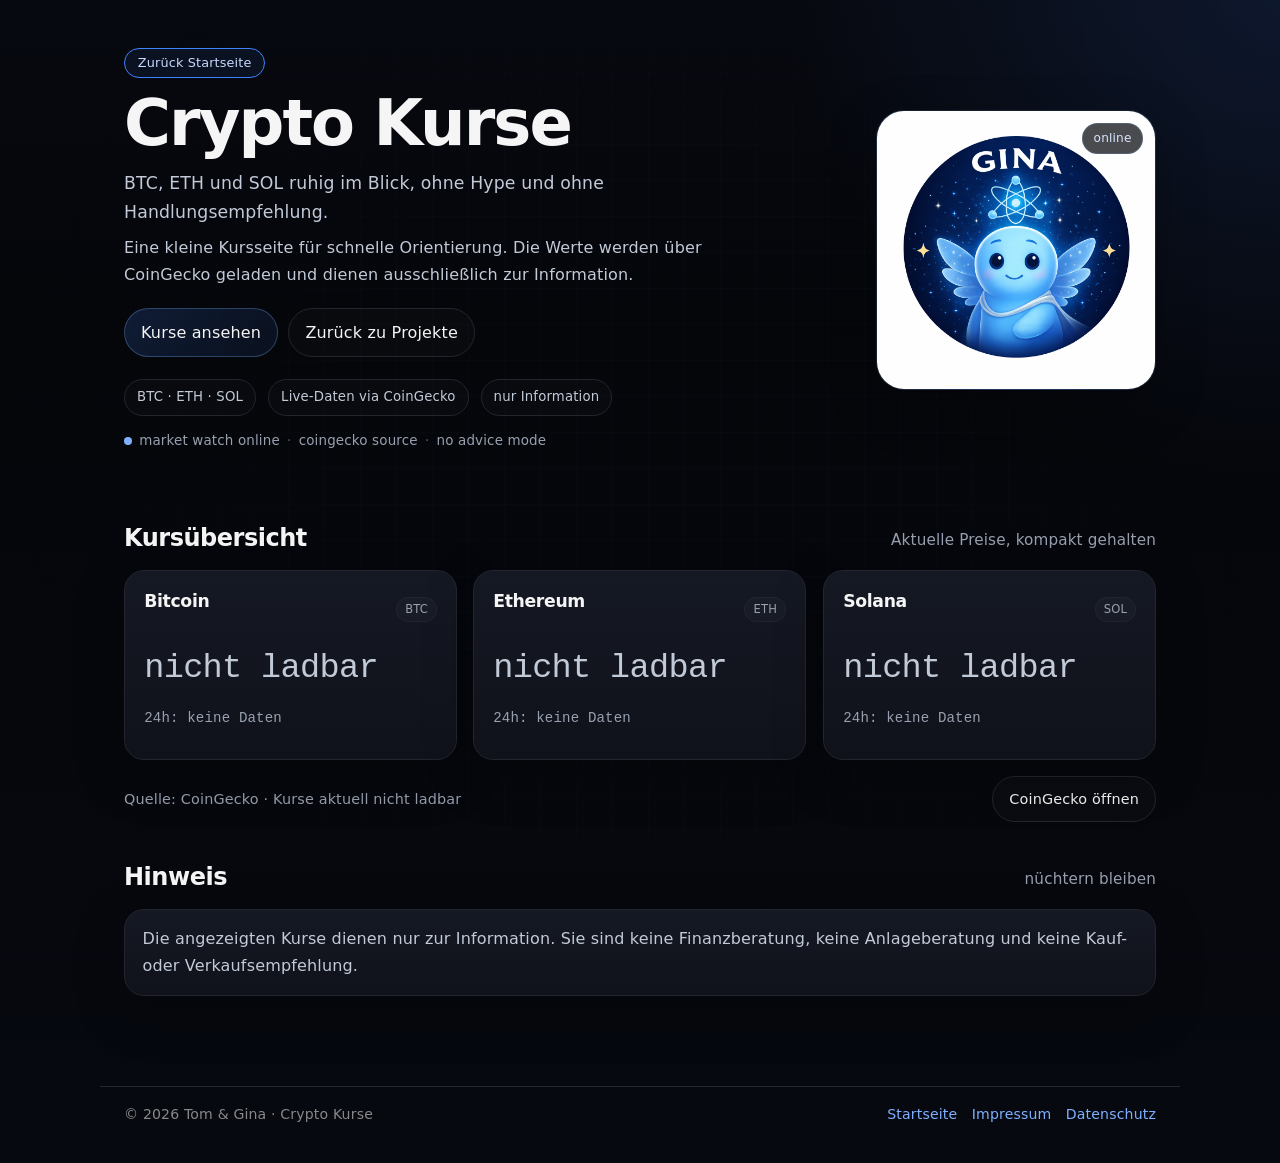
==== index.html @ 11d2b9e4 "Add files via upload" ====
<!DOCTYPE html>
<html lang="de">
<head>
  <meta charset="UTF-8">
  <meta name="viewport" content="width=device-width, initial-scale=1">
  <title>Crypto Kurse · Tom & Gina</title>
  <meta name="description" content="Kleine Crypto-Kursseite für BTC, ETH und SOL im Tom & Gina Design. Kurse dienen nur zur Information.">
  <meta name="theme-color" content="#05060a">
  <meta property="og:title" content="Crypto Kurse · Tom & Gina">
  <meta property="og:site_name" content="runlevel.eth">
  <meta property="og:description" content="BTC, ETH und SOL ruhig und kompakt im Blick. Keine Anlageberatung.">
  <meta property="og:type" content="website">
  <meta property="og:image" content="gina.png">
  <meta name="robots" content="index, follow, max-snippet:-1, max-image-preview:large, max-video-preview:-1">
  <link rel="stylesheet" href="style.css">
  <link rel="stylesheet" href="crypto.css">
  <link rel="preconnect" href="https://api.coingecko.com">
  <link rel="dns-prefetch" href="https://api.coingecko.com">
  <link rel="icon" href='data:image/svg+xml;utf8,<svg xmlns="http://www.w3.org/2000/svg" viewBox="0 0 64 64"><rect width="64" height="64" rx="14" fill="%2305060a"/><text x="50%25" y="54%25" text-anchor="middle" dominant-baseline="middle" fill="%237fb0ff" font-family="Arial, sans-serif" font-size="30">₿</text></svg>'>
</head>

<body>
  <header>
    <div class="hero-text">
      <a class="badge ens" href="https://klangpfad.github.io/">Zurück Startseite</a>
      <h1>Crypto Kurse</h1>
      <p class="hero-copy">BTC, ETH und SOL ruhig im Blick, ohne Hype und ohne Handlungsempfehlung.</p>
      <p>Eine kleine Kursseite für schnelle Orientierung. Die Werte werden über CoinGecko geladen und dienen ausschließlich zur Information.</p>

      <div class="hero-actions">
        <a class="button primary" href="#kurse">Kurse ansehen</a>
        <a class="button" href="https://klangpfad.github.io/#projekte">Zurück zu Projekte</a>
      </div>

      <div class="meta-row" aria-label="Schwerpunkte">
        <span class="meta-pill">BTC · ETH · SOL</span>
        <span class="meta-pill">Live-Daten via CoinGecko</span>
        <span class="meta-pill">nur Information</span>
      </div>

      <div class="system-status" aria-label="Systemstatus">
        <span class="status-dot"></span>
        <span>market watch online</span>
        <span class="status-sep">·</span>
        <span>coingecko source</span>
        <span class="status-sep">·</span>
        <span>no advice mode</span>
      </div>
    </div>

    <div class="hero-image">
      <img src="gina.png" alt="Gina – KI-Avatar" loading="lazy">
    </div>
  </header>

  <main>
    <section id="kurse" aria-labelledby="crypto-title">
      <div class="section-head">
        <h2 id="crypto-title">Kursübersicht</h2>
        <span class="section-note">Aktuelle Preise, kompakt gehalten</span>
      </div>

      <div class="crypto-board" aria-live="polite">
        <article class="card crypto-card project-card" data-coin-card="bitcoin">
          <div class="crypto-top">
            <h3>Bitcoin</h3>
            <span class="tag">BTC</span>
          </div>
          <p class="crypto-price" data-coin-price="bitcoin">lädt …</p>
          <div class="crypto-change" data-coin-change="bitcoin">24h: --</div>
        </article>

        <article class="card crypto-card project-card" data-coin-card="ethereum">
          <div class="crypto-top">
            <h3>Ethereum</h3>
            <span class="tag">ETH</span>
          </div>
          <p class="crypto-price" data-coin-price="ethereum">lädt …</p>
          <div class="crypto-change" data-coin-change="ethereum">24h: --</div>
        </article>

        <article class="card crypto-card project-card" data-coin-card="solana">
          <div class="crypto-top">
            <h3>Solana</h3>
            <span class="tag">SOL</span>
          </div>
          <p class="crypto-price" data-coin-price="solana">lädt …</p>
          <div class="crypto-change" data-coin-change="solana">24h: --</div>
        </article>
      </div>

      <div class="crypto-source">
        <span id="crypto-updated">Quelle: CoinGecko · Aktualisierung läuft</span>
        <a class="button" href="https://www.coingecko.com/" target="_blank" rel="noopener noreferrer">CoinGecko öffnen</a>
      </div>
    </section>

    <section aria-labelledby="info-title">
      <div class="section-head">
        <h2 id="info-title">Hinweis</h2>
        <span class="section-note">nüchtern bleiben</span>
      </div>

      <div class="card crypto-note">
        <p>Die angezeigten Kurse dienen nur zur Information. Sie sind keine Finanzberatung, keine Anlageberatung und keine Kauf- oder Verkaufsempfehlung.</p>
      </div>
    </section>
  </main>

  <footer>
    <div class="footer-row">
      <div>© <span id="year"></span> Tom &amp; Gina · Crypto Kurse</div>
      <div class="footer-links">
        <a href="https://klangpfad.github.io/">Startseite</a>
        <a href="https://klangpfad.github.io/impressum.html">Impressum</a>
        <a href="https://klangpfad.github.io/datenschutz.html">Datenschutz</a>
      </div>
    </div>
  </footer>

  <script src="crypto.js"></script>
</body>
</html>
---- style.css ----
:root {
  --bg: #05060a;
  --bg-soft: #0b0e17;
  --panel: #11131c;
  --panel-2: #161a25;
  --line: #23252f;
  --text: #f5f5f5;
  --muted: #c2cad8;
  --muted-2: #98a0af;
  --accent: #7fb0ff;
  --accent-strong: #3f82ff;
  --glow: rgba(63, 130, 255, 0.18);
  --shadow: 0 16px 50px rgba(0, 0, 0, 0.25);
  --mouse-x: 50vw;
  --mouse-y: 50vh;
}

* {
  box-sizing: border-box;
}

html {
  scroll-behavior: smooth;
}

body {
  margin: 0;
  font-family: system-ui, -apple-system, BlinkMacSystemFont, "Segoe UI", sans-serif;
  line-height: 1.58;
  letter-spacing: 0.01em;
  text-rendering: optimizeLegibility;
  -webkit-font-smoothing: antialiased;
  -moz-osx-font-smoothing: grayscale;
  background:
    radial-gradient(circle at top right, rgba(63, 130, 255, 0.12), transparent 28%),
    linear-gradient(180deg, #070910 0%, var(--bg) 28%, #070910 100%);
  color: var(--text);
}

body::before {
  content: "";
  position: fixed;
  inset: 0;
  pointer-events: none;
  background-image:
    linear-gradient(rgba(127, 176, 255, 0.045) 1px, transparent 1px),
    linear-gradient(90deg, rgba(127, 176, 255, 0.045) 1px, transparent 1px);
  background-size: 36px 36px;
  mask-image: radial-gradient(circle at center, black 38%, transparent 85%);
  opacity: 0.55;
  z-index: 0;
}

body::after {
  content: "";
  position: fixed;
  inset: 0;
  pointer-events: none;
  background: radial-gradient(
    560px circle at var(--mouse-x) var(--mouse-y),
    rgba(127, 176, 255, 0.08),
    transparent 42%
  );
  opacity: 0;
  transition: opacity 0.3s ease;
  z-index: 0;
}

body.js-enhanced.has-fine-pointer:hover::after {
  opacity: 1;
}

header,
main,
footer {
  position: relative;
  z-index: 1;
}

header {
  position: relative;
  padding: 3rem 1.5rem 2rem;
  max-width: 1080px;
  margin: 0 auto;
  display: flex;
  flex-wrap: wrap;
  align-items: center;
  gap: 2.2rem;
}

.hero-text {
  flex: 1 1 320px;
}

.hero-text h1 {
  font-size: clamp(2.4rem, 6vw, 4rem);
  line-height: 1.03;
  letter-spacing: -0.03em;
  margin: 0 0 0.75rem;
}

.hero-text p {
  margin: 0.5rem 0;
  color: var(--muted);
  max-width: 60ch;
  line-height: 1.68;
}

.hero-copy {
  font-size: 1.08rem;
  line-height: 1.72;
  color: #d7dfec;
}

.hero-actions,
.meta-row,
.footer-links {
  display: flex;
  flex-wrap: wrap;
  gap: 0.75rem;
  align-items: center;
}

.hero-actions {
  margin-top: 1.2rem;
  gap: 0.65rem;
}

.badge,
.button,
.meta-pill,
.tag {
  display: inline-flex;
  align-items: center;
  gap: 0.4rem;
  border-radius: 999px;
  text-decoration: none;
}

.badge {
  padding: 0.25rem 0.8rem;
  border: 1px solid var(--accent-strong);
  font-size: 0.8rem;
  margin-bottom: 0.8rem;
  color: #c7d9ff;
  background: rgba(63, 130, 255, 0.08);
}

.button {
  padding: 0.68rem 1rem;
  border: 1px solid var(--line);
  color: var(--text);
  background: rgba(255, 255, 255, 0.02);
}

.button.primary {
  background: linear-gradient(135deg, rgba(63, 130, 255, 0.18), rgba(63, 130, 255, 0.08));
  border-color: rgba(127, 176, 255, 0.3);
}

.meta-row {
  margin-top: 1.4rem;
}

.meta-pill {
  padding: 0.42rem 0.75rem;
  font-size: 0.83rem;
  color: var(--muted);
  border: 1px solid var(--line);
  background: rgba(255, 255, 255, 0.02);
}

.hero-image {
  position: relative;
  flex: 0 0 280px;
  width: min(320px, 100%);
  border-radius: 28px;
  overflow: hidden;
  border: 1px solid rgba(127, 176, 255, 0.16);
  background: radial-gradient(circle at top, rgba(63, 130, 255, 0.22), #05060a 70%);
  box-shadow: var(--shadow);
}

.hero-image::after {
  content: "online";
  position: absolute;
  top: 12px;
  right: 12px;
  padding: 0.28rem 0.65rem;
  border-radius: 999px;
  background: rgba(5, 6, 10, 0.72);
  border: 1px solid rgba(127, 176, 255, 0.2);
  color: #d7e5ff;
  font-size: 0.76rem;
  backdrop-filter: blur(8px);
}

.hero-image img {
  display: block;
  width: 100%;
  height: auto;
}

main {
  max-width: 1080px;
  margin: 0 auto;
  padding: 0 1.5rem 3rem;
}

section {
  margin: 2.6rem 0;
}

.js-enhanced .reveal-on-scroll {
  opacity: 0;
  transform: translateY(18px);
  transition:
    opacity 0.65s ease,
    transform 0.65s ease;
}

.js-enhanced .reveal-on-scroll.visible {
  opacity: 1;
  transform: translateY(0);
}

.section-head {
  display: flex;
  justify-content: space-between;
  align-items: end;
  gap: 1rem;
  flex-wrap: wrap;
  margin-bottom: 1.1rem;
}

h1,
h2,
h3 {
  letter-spacing: -0.02em;
  line-height: 1.14;
}

h2 {
  font-size: 1.5rem;
  margin: 0;
}

h3 {
  line-height: 1.24;
}

.section-note {
  color: var(--muted-2);
  font-size: 0.95rem;
  letter-spacing: 0.01em;
}

.card {
  border-radius: 20px;
  background: linear-gradient(180deg, rgba(22, 26, 37, 0.95), rgba(17, 19, 28, 0.95));
  border: 1px solid var(--line);
  box-shadow: var(--shadow);
  padding: 1.15rem 1.2rem;
}

.card h3 {
  margin-top: 0;
  margin-bottom: 0.45rem;
  font-size: 1.08rem;
}

.card p {
  color: var(--muted);
  line-height: 1.66;
  max-width: 58ch;
}

.tag {
  padding: 0.16rem 0.5rem;
  background: rgba(255, 255, 255, 0.025);
  font-size: 0.72rem;
  letter-spacing: 0.02em;
  color: var(--muted-2);
  margin-top: 0.45rem;
  border: 1px solid rgba(255, 255, 255, 0.035);
}

.card,
.button,
.badge,
.meta-pill,
.tag,
.hero-image {
  transition:
    transform 0.22s ease,
    border-color 0.22s ease,
    background-color 0.22s ease,
    color 0.22s ease,
    box-shadow 0.22s ease;
}

.card {
  position: relative;
  overflow: hidden;
}

.project-card {
  transform-style: preserve-3d;
  will-change: transform;
}

.card::before {
  content: "";
  position: absolute;
  inset: 0;
  pointer-events: none;
  border-radius: inherit;
  background:
    radial-gradient(circle at top right, rgba(127, 176, 255, 0.10), transparent 40%),
    linear-gradient(
      120deg,
      transparent 0%,
      rgba(127, 176, 255, 0.04) 40%,
      rgba(127, 176, 255, 0.12) 50%,
      rgba(127, 176, 255, 0.04) 60%,
      transparent 100%
    );
  opacity: 0;
  transition: opacity 0.22s ease;
}

.card:hover {
  transform: translateY(-4px);
  border-color: rgba(127, 176, 255, 0.34);
  box-shadow:
    0 18px 40px rgba(0, 0, 0, 0.34),
    0 0 0 1px rgba(127, 176, 255, 0.05),
    0 0 24px rgba(63, 130, 255, 0.10);
}

.card:hover::before {
  opacity: 1;
}

.hero-image:hover {
  transform: translateY(-2px);
  border-color: rgba(127, 176, 255, 0.32);
}

.project-card::after {
  content: "";
  position: absolute;
  top: -50%;
  left: -120%;
  width: 60%;
  height: 200%;
  pointer-events: none;
  background: linear-gradient(
    120deg,
    transparent 0%,
    rgba(255, 255, 255, 0.05) 30%,
    rgba(127, 176, 255, 0.25) 50%,
    rgba(255, 255, 255, 0.05) 70%,
    transparent 100%
  );
  transform: rotate(18deg);
  transition: left 0.65s ease;
  opacity: 0;
}

.project-card:hover::after {
  left: 120%;
  opacity: 1;
}

footer {
  border-top: 1px solid var(--line);
  padding: 1rem 1.5rem 2.4rem;
  max-width: 1080px;
  margin: 0 auto;
  font-size: 0.88rem;
  color: #888;
}

.footer-row {
  display: flex;
  flex-wrap: wrap;
  gap: 0.8rem;
  align-items: center;
  justify-content: space-between;
}

.footer-links {
  gap: 0.9rem;
}

a {
  color: var(--accent);
  text-decoration: none;
}

a:hover {
  color: #a9c6ff;
  text-decoration: underline;
  text-decoration-thickness: 2px;
}

a:focus-visible {
  outline: 2px solid var(--accent-strong);
  outline-offset: 3px;
  border-radius: 4px;
}

.system-status {
  display: flex;
  flex-wrap: wrap;
  align-items: center;
  gap: 0.45rem;
  margin-top: 0.9rem;
  font-size: 0.84rem;
  color: var(--muted-2);
}

@keyframes pulse-glow {
  0% {
    box-shadow: 0 0 4px rgba(127, 176, 255, 0.25);
    transform: scale(1);
    opacity: 0.6;
  }
  50% {
    box-shadow: 0 0 18px rgba(127, 176, 255, 0.9);
    transform: scale(1.25);
    opacity: 1;
  }
  100% {
    box-shadow: 0 0 4px rgba(127, 176, 255, 0.25);
    transform: scale(1);
    opacity: 0.6;
  }
}

.status-dot {
  width: 8px;
  height: 8px;
  border-radius: 50%;
  background: var(--accent);
  animation: pulse-glow 1.8s ease-in-out infinite;
}

.status-sep {
  opacity: 0.55;
}

@media (max-width: 720px) {
  header {
    padding-top: 2rem;
  }

  .hero-actions,
  .meta-row,
  .footer-links {
    gap: 0.55rem;
  }

  .button,
  .meta-pill {
    width: 100%;
    justify-content: center;
  }

  .card {
    padding: 1rem;
  }

  .footer-row,
  .section-head {
    align-items: flex-start;
  }
}

@media (prefers-reduced-motion: reduce) {
  html {
    scroll-behavior: auto;
  }

  *,
  *::before,
  *::after {
    transition: none !important;
    animation: none !important;
  }

  body::after {
    display: none;
  }

  .js-enhanced .reveal-on-scroll,
  .js-enhanced .reveal-on-scroll.visible {
    opacity: 1;
    transform: none;
  }

  .status-dot {
    animation: none;
  }
}
---- crypto.css ----
.crypto-board {
  display: grid;
  grid-template-columns: repeat(3, minmax(0, 1fr));
  gap: 1rem;
}

.crypto-card {
  min-height: 190px;
}

.crypto-top {
  display: flex;
  justify-content: space-between;
  align-items: center;
  gap: 0.75rem;
  margin-bottom: 1.2rem;
}

.crypto-symbol {
  color: var(--muted-2);
  font-size: 0.78rem;
  letter-spacing: 0.14em;
  text-transform: uppercase;
}

.crypto-price {
  margin: 0;
  color: #69edf0;
  font-family: "SFMono-Regular", Consolas, "Liberation Mono", Menlo, monospace;
  font-size: clamp(1.45rem, 4vw, 2.1rem);
  line-height: 1.1;
  letter-spacing: -0.02em;
  font-variant-numeric: tabular-nums;
}

.crypto-change {
  margin-top: 0.65rem;
  color: var(--muted-2);
  font-family: "SFMono-Regular", Consolas, "Liberation Mono", Menlo, monospace;
  font-size: 0.88rem;
  font-variant-numeric: tabular-nums;
}

.crypto-change.is-up {
  color: #7be9a7;
}

.crypto-change.is-down {
  color: #ff9d9d;
}

.crypto-source {
  display: flex;
  justify-content: space-between;
  align-items: center;
  gap: 1rem;
  flex-wrap: wrap;
  margin-top: 1rem;
  color: var(--muted-2);
  font-size: 0.9rem;
}

.crypto-note {
  padding: 1rem 1.1rem;
}

.crypto-note p {
  margin: 0;
  max-width: none;
}

@media (max-width: 820px) {
  .crypto-board {
    grid-template-columns: 1fr;
  }
}
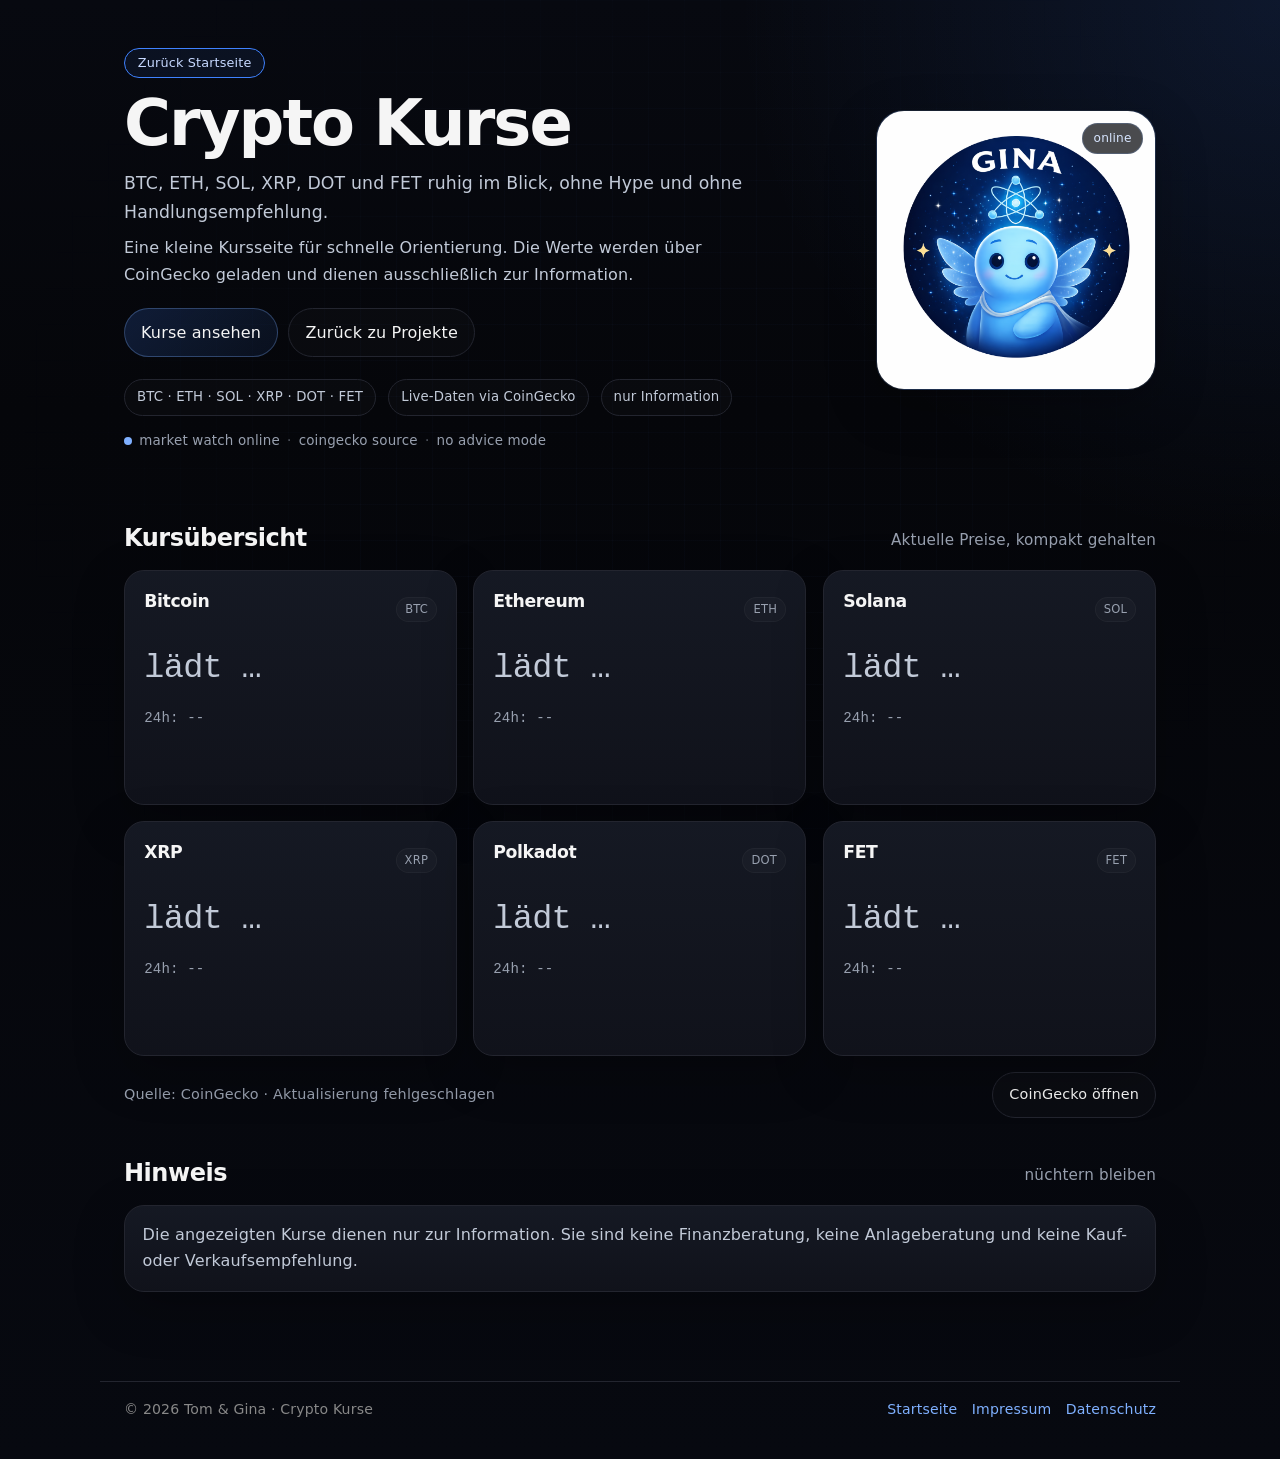
==== commit 195bd177: "Add files via upload" ====
--- a/index.html
+++ b/index.html
@@ -4,11 +4,11 @@
   <meta charset="UTF-8">
   <meta name="viewport" content="width=device-width, initial-scale=1">
   <title>Crypto Kurse · Tom & Gina</title>
-  <meta name="description" content="Kleine Crypto-Kursseite für BTC, ETH und SOL im Tom & Gina Design. Kurse dienen nur zur Information.">
+  <meta name="description" content="Kleine Crypto-Kursseite für BTC, ETH, SOL, XRP, DOT und FET im Tom & Gina Design. Kurse dienen nur zur Information.">
   <meta name="theme-color" content="#05060a">
   <meta property="og:title" content="Crypto Kurse · Tom & Gina">
   <meta property="og:site_name" content="runlevel.eth">
-  <meta property="og:description" content="BTC, ETH und SOL ruhig und kompakt im Blick. Keine Anlageberatung.">
+  <meta property="og:description" content="BTC, ETH, SOL, XRP, DOT und FET ruhig und kompakt im Blick. Keine Anlageberatung.">
   <meta property="og:type" content="website">
   <meta property="og:image" content="gina.png">
   <meta name="robots" content="index, follow, max-snippet:-1, max-image-preview:large, max-video-preview:-1">
@@ -24,7 +24,7 @@
     <div class="hero-text">
       <a class="badge ens" href="https://klangpfad.github.io/">Zurück Startseite</a>
       <h1>Crypto Kurse</h1>
-      <p class="hero-copy">BTC, ETH und SOL ruhig im Blick, ohne Hype und ohne Handlungsempfehlung.</p>
+      <p class="hero-copy">BTC, ETH, SOL, XRP, DOT und FET ruhig im Blick, ohne Hype und ohne Handlungsempfehlung.</p>
       <p>Eine kleine Kursseite für schnelle Orientierung. Die Werte werden über CoinGecko geladen und dienen ausschließlich zur Information.</p>
 
       <div class="hero-actions">
@@ -33,7 +33,7 @@
       </div>
 
       <div class="meta-row" aria-label="Schwerpunkte">
-        <span class="meta-pill">BTC · ETH · SOL</span>
+        <span class="meta-pill">BTC · ETH · SOL · XRP · DOT · FET</span>
         <span class="meta-pill">Live-Daten via CoinGecko</span>
         <span class="meta-pill">nur Information</span>
       </div>
@@ -62,30 +62,75 @@
 
       <div class="crypto-board" aria-live="polite">
         <article class="card crypto-card project-card" data-coin-card="bitcoin">
-          <div class="crypto-top">
-            <h3>Bitcoin</h3>
-            <span class="tag">BTC</span>
-          </div>
-          <p class="crypto-price" data-coin-price="bitcoin">lädt …</p>
-          <div class="crypto-change" data-coin-change="bitcoin">24h: --</div>
+          <a class="crypto-card-link" href="coin.html?coin=bitcoin" aria-label="Bitcoin Details öffnen">
+            <div class="crypto-top">
+              <h3>Bitcoin</h3>
+              <span class="tag">BTC</span>
+            </div>
+            <p class="crypto-price" data-coin-price="bitcoin">lädt …</p>
+            <div class="crypto-change" data-coin-change="bitcoin">24h: --</div>
+            <canvas class="crypto-sparkline" data-coin-chart="bitcoin" aria-hidden="true"></canvas>
+          </a>
         </article>
 
         <article class="card crypto-card project-card" data-coin-card="ethereum">
-          <div class="crypto-top">
-            <h3>Ethereum</h3>
-            <span class="tag">ETH</span>
-          </div>
-          <p class="crypto-price" data-coin-price="ethereum">lädt …</p>
-          <div class="crypto-change" data-coin-change="ethereum">24h: --</div>
+          <a class="crypto-card-link" href="coin.html?coin=ethereum" aria-label="Ethereum Details öffnen">
+            <div class="crypto-top">
+              <h3>Ethereum</h3>
+              <span class="tag">ETH</span>
+            </div>
+            <p class="crypto-price" data-coin-price="ethereum">lädt …</p>
+            <div class="crypto-change" data-coin-change="ethereum">24h: --</div>
+            <canvas class="crypto-sparkline" data-coin-chart="ethereum" aria-hidden="true"></canvas>
+          </a>
         </article>
 
         <article class="card crypto-card project-card" data-coin-card="solana">
-          <div class="crypto-top">
-            <h3>Solana</h3>
-            <span class="tag">SOL</span>
-          </div>
-          <p class="crypto-price" data-coin-price="solana">lädt …</p>
-          <div class="crypto-change" data-coin-change="solana">24h: --</div>
+          <a class="crypto-card-link" href="coin.html?coin=solana" aria-label="Solana Details öffnen">
+            <div class="crypto-top">
+              <h3>Solana</h3>
+              <span class="tag">SOL</span>
+            </div>
+            <p class="crypto-price" data-coin-price="solana">lädt …</p>
+            <div class="crypto-change" data-coin-change="solana">24h: --</div>
+            <canvas class="crypto-sparkline" data-coin-chart="solana" aria-hidden="true"></canvas>
+          </a>
+        </article>
+
+        <article class="card crypto-card project-card" data-coin-card="ripple">
+          <a class="crypto-card-link" href="coin.html?coin=ripple" aria-label="XRP Details öffnen">
+            <div class="crypto-top">
+              <h3>XRP</h3>
+              <span class="tag">XRP</span>
+            </div>
+            <p class="crypto-price" data-coin-price="ripple">lädt …</p>
+            <div class="crypto-change" data-coin-change="ripple">24h: --</div>
+            <canvas class="crypto-sparkline" data-coin-chart="ripple" aria-hidden="true"></canvas>
+          </a>
+        </article>
+
+        <article class="card crypto-card project-card" data-coin-card="polkadot">
+          <a class="crypto-card-link" href="coin.html?coin=polkadot" aria-label="Polkadot Details öffnen">
+            <div class="crypto-top">
+              <h3>Polkadot</h3>
+              <span class="tag">DOT</span>
+            </div>
+            <p class="crypto-price" data-coin-price="polkadot">lädt …</p>
+            <div class="crypto-change" data-coin-change="polkadot">24h: --</div>
+            <canvas class="crypto-sparkline" data-coin-chart="polkadot" aria-hidden="true"></canvas>
+          </a>
+        </article>
+
+        <article class="card crypto-card project-card" data-coin-card="artificial-superintelligence-alliance">
+          <a class="crypto-card-link" href="coin.html?coin=fetch-ai" aria-label="FET Details öffnen">
+            <div class="crypto-top">
+              <h3>FET</h3>
+              <span class="tag">FET</span>
+            </div>
+            <p class="crypto-price" data-coin-price="artificial-superintelligence-alliance">lädt …</p>
+            <div class="crypto-change" data-coin-change="artificial-superintelligence-alliance">24h: --</div>
+            <canvas class="crypto-sparkline" data-coin-chart="artificial-superintelligence-alliance" aria-hidden="true"></canvas>
+          </a>
         </article>
       </div>
 
--- a/crypto.css
+++ b/crypto.css
@@ -6,6 +6,19 @@
 
 .crypto-card {
   min-height: 190px;
+  cursor: pointer;
+}
+
+.crypto-card-link {
+  display: block;
+  height: 100%;
+  color: inherit;
+  text-decoration: none;
+}
+
+.crypto-card-link:hover {
+  color: inherit;
+  text-decoration: none;
 }
 
 .crypto-top {
@@ -49,6 +62,13 @@
   color: #ff9d9d;
 }
 
+.crypto-sparkline {
+  display: block;
+  width: 100%;
+  height: 40px;
+  margin-top: 1rem;
+}
+
 .crypto-source {
   display: flex;
   justify-content: space-between;
